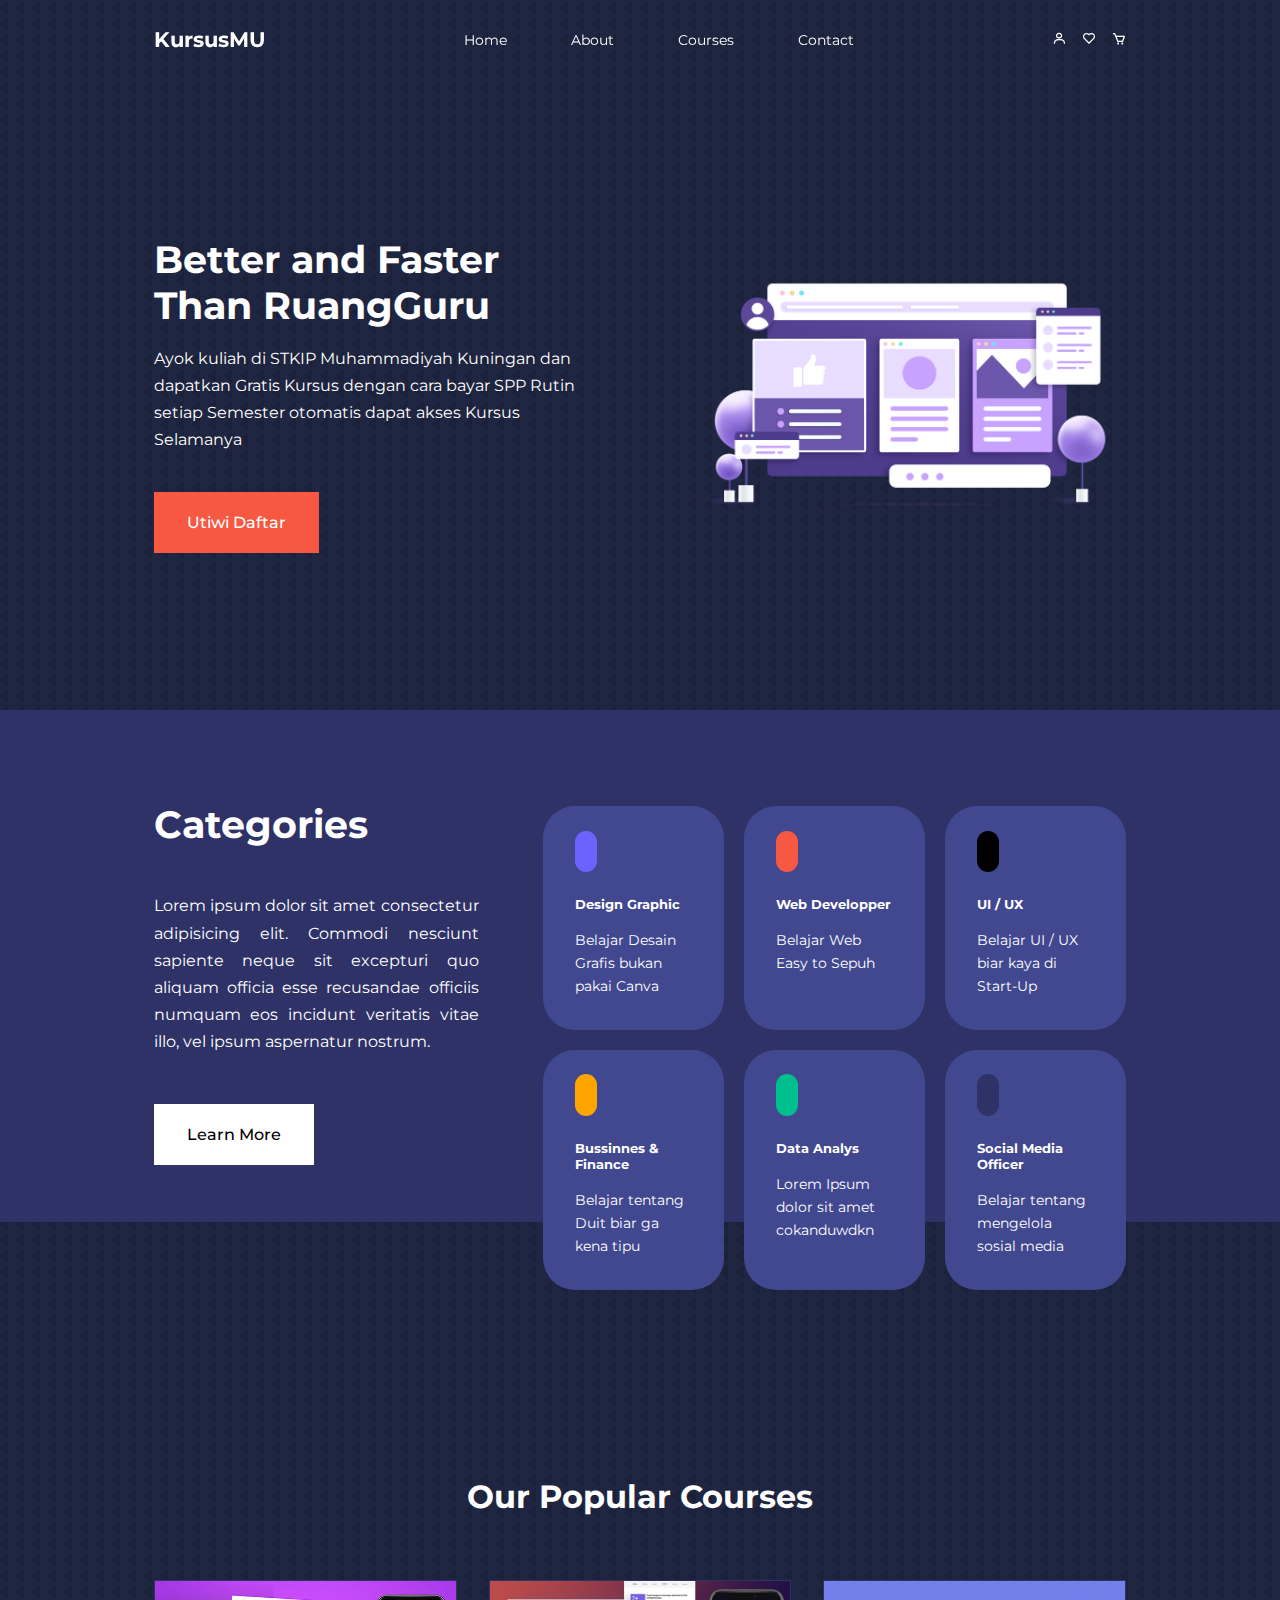
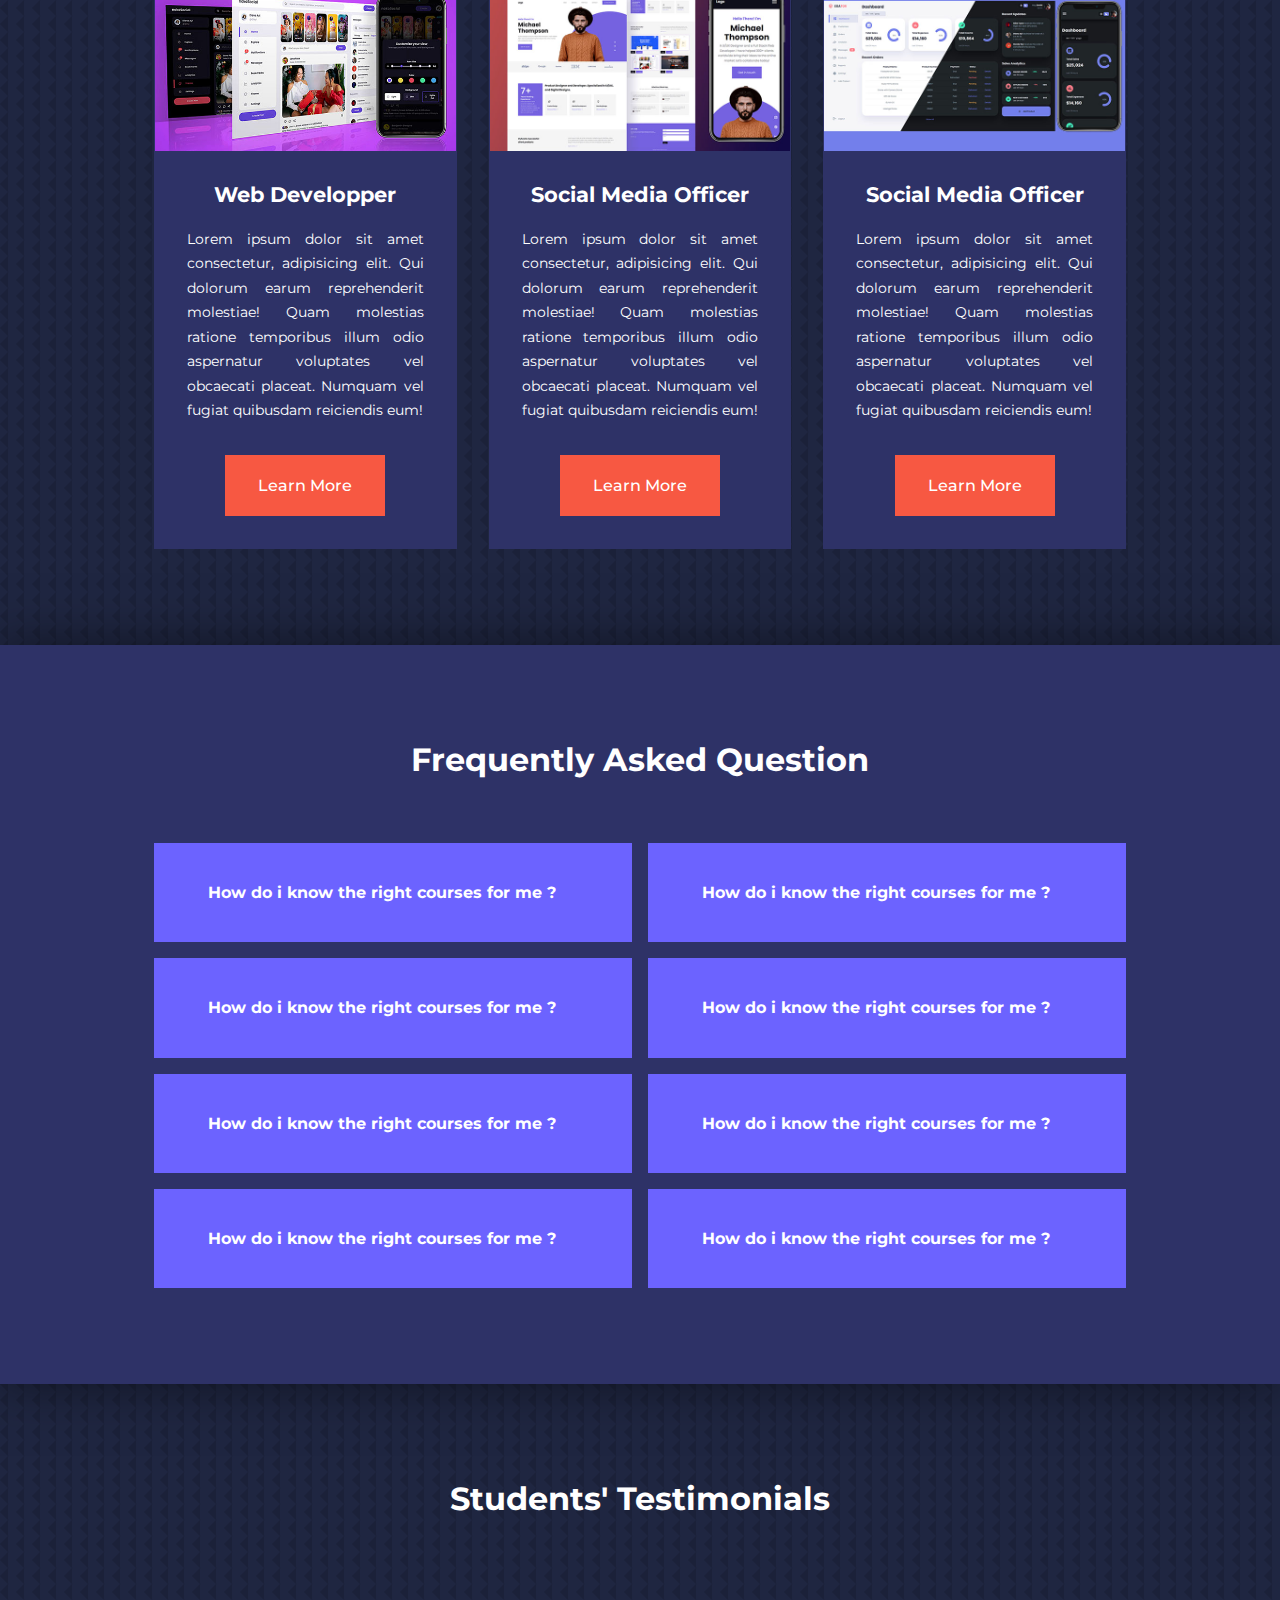
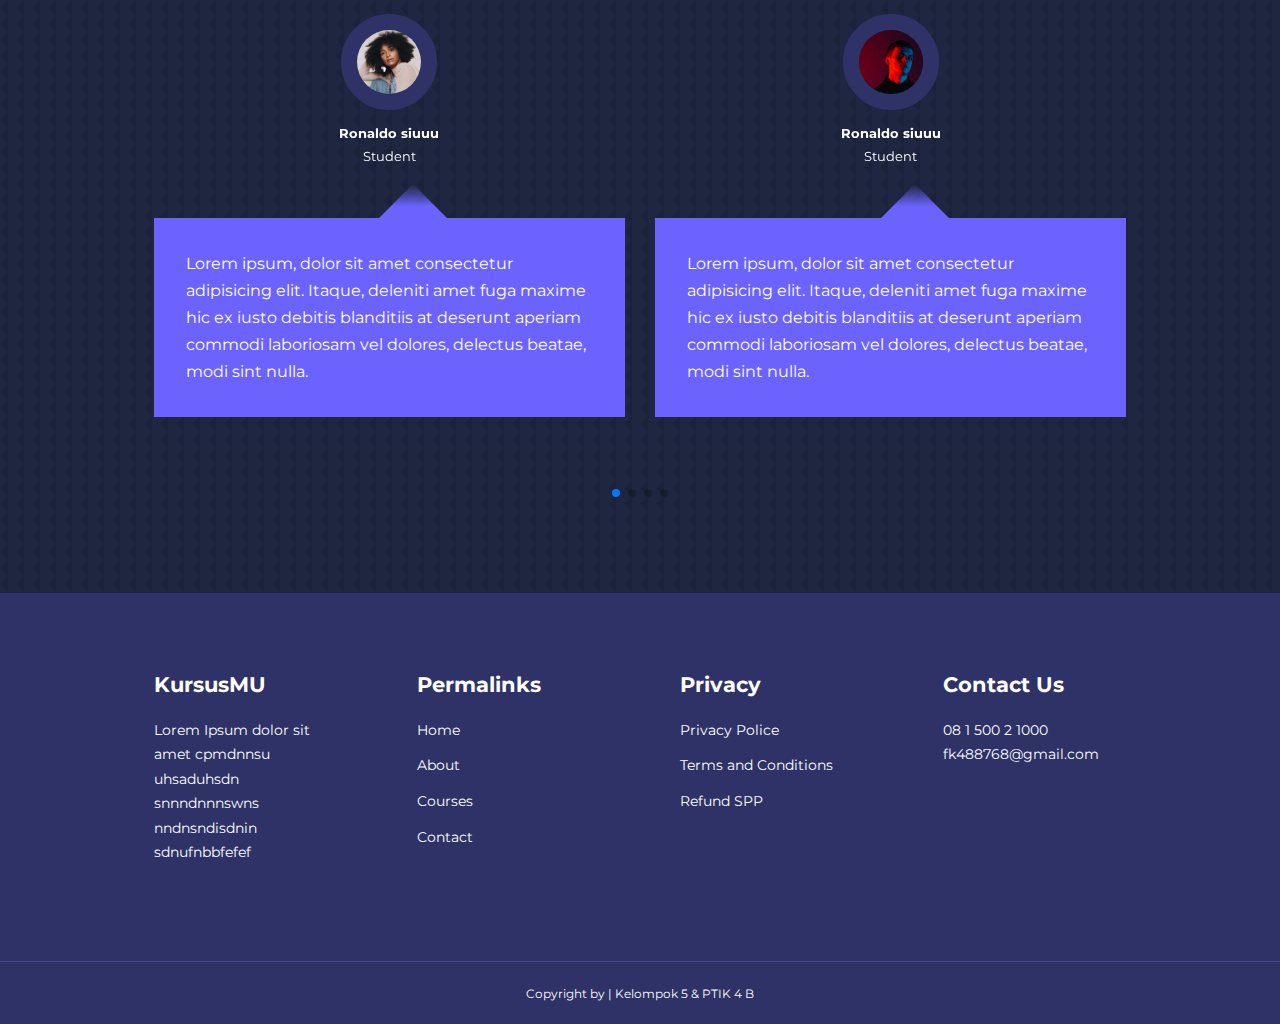
==== index.html @ 0d026c22 "first commit" ====
<!DOCTYPE html>
<html lang="en">
  <head>
    <meta charset="UTF-8" />
    <meta http-equiv="X-UA-Compatible" content="IE=edge" />
    <meta name="viewport" content="width=device-width, initial-scale=1.0" />
    <title>KursusMu | Platform Kuliah</title>

    <!-- Custom cdn Iconscout-->
    <link rel="stylesheet" href="https://unicons.iconscout.com/release/v2.1.6/css/unicons.css" />

    <link rel="stylesheet" href="https://unpkg.com/boxicons@latest/css/boxicons.min.css" />

    <!--Font Montserrat-->
    <link rel="preconnect" href="https://fonts.googleapis.com" />
    <link rel="preconnect" href="https://fonts.gstatic.com" crossorigin />
    <link href="https://fonts.googleapis.com/css2?family=Montserrat:wght@300;400;500;600;700;800;900&display=swap" rel="stylesheet" />

    <!--Swipper js-->
    <link rel="stylesheet" href="https://cdn.jsdelivr.net/npm/swiper@9/swiper-bundle.min.css" />

    <!-- Custom Css Link-->
    <link rel="stylesheet" href="./css/style.css" />

    <style>
      body {
        background-image: url(./img/bg-texture.png);
      }
    </style>
  </head>

  <body>
    <!-- Navbar -->
    <nav>
      <div class="container nav__container">
        <a href="index.html"><h4>KursusMU</h4></a>
        <ul class="nav__menu">
          <li><a href="index.html">Home</a></li>
          <li><a href="about.html">About</a></li>
          <li><a href="courses.html">Courses</a></li>
          <li><a href="contact.html">Contact</a></li>
        </ul>
        <div class="header-icons">
          <a href="login-signup.html"><i class="bx bx-user"></i></a>
          <a href="#"><i class="bx bx-heart"></i></a>
          <a href="#"><i class="bx bx-cart"></i></a>
        </div>
        <button id="open-menu-btn"><i class="uil uil-bars"></i></button>
        <button id="close-menu-btn"><i class="uil uil-multiply"></i></button>
      </div>
    </nav>
    <!--End Navbar-->

    <!--Header Hero-->
    <header>
      <div class="container header__container">
        <div class="header__left">
          <h1>Better and Faster Than RuangGuru</h1>
          <p>Ayok kuliah di STKIP Muhammadiyah Kuningan dan dapatkan Gratis Kursus dengan cara bayar SPP Rutin setiap Semester otomatis dapat akses Kursus Selamanya</p>
          <a href="login-signup.html" class="btn btn-primary">Utiwi Daftar</a>
        </div>

        <div class="header__right">
          <div class="header__right-image">
            <img src="./img/bgbb.png" />
          </div>
        </div>
      </div>
    </header>
    <!--End Header Hero-->

    <!--Section Categories-->
    <section class="categories">
      <div class="container categories__container">
        <div class="categories__left">
          <h1>Categories</h1>
          <p>
            Lorem ipsum dolor sit amet consectetur adipisicing elit. Commodi nesciunt sapiente neque sit excepturi quo aliquam officia esse recusandae officiis numquam eos incidunt veritatis vitae illo, vel ipsum
            aspernatur nostrum.
          </p>
          <a href="courses.html" class="btn">Learn More</a>
        </div>

        <div class="categories__right">
          <article class="category">
            <span class="category__icon">
              <i class="uil uil-palette"></i>
            </span>
            <h5>Design Graphic</h5>
            <p>Belajar Desain Grafis bukan pakai Canva</p>
          </article>

          <article class="category">
            <span class="category__icon">
              <i class="uil uil-code-branch"></i>
            </span>
            <h5>Web Developper</h5>
            <p>Belajar Web Easy to Sepuh</p>
          </article>

          <article class="category">
            <span class="category__icon">
              <i class="uil uil-adobe"></i>
            </span>
            <h5>UI / UX</h5>
            <p>Belajar UI / UX biar kaya di Start-Up</p>
          </article>

          <article class="category">
            <span class="category__icon">
              <i class="uil uil-usd-circle"></i>
            </span>
            <h5>Bussinnes & Finance</h5>
            <p>Belajar tentang Duit biar ga kena tipu</p>
          </article>

          <article class="category">
            <span class="category__icon">
              <i class="uil uil-folder-network"></i>
            </span>
            <h5>Data Analys</h5>
            <p>Lorem Ipsum dolor sit amet cokanduwdkn</p>
          </article>

          <article class="category">
            <span class="category__icon">
              <i class="uil uil-megaphone"></i>
            </span>
            <h5>Social Media Officer</h5>
            <p>Belajar tentang mengelola sosial media</p>
          </article>
        </div>
      </div>
    </section>
    <!--End Section Categories-->

    <!--Our Popular Categories-->
    <section class="courses">
      <h2>Our Popular Courses</h2>
      <div class="container courses__container">
        <article class="course">
          <div class="course__image">
            <img src="./img/course1.jpg" />
          </div>
          <div class="course__info">
            <h4>Web Developper</h4>
            <p>
              Lorem ipsum dolor sit amet consectetur, adipisicing elit. Qui dolorum earum reprehenderit molestiae! Quam molestias ratione temporibus illum odio aspernatur voluptates vel obcaecati placeat. Numquam vel
              fugiat quibusdam reiciendis eum!
            </p>
            <a href="courses.html" class="btn btn-primary">Learn More</a>
          </div>
        </article>

        <article class="course">
          <div class="course__image">
            <img src="./img/course2.jpg" />
          </div>
          <div class="course__info">
            <h4>Social Media Officer</h4>
            <p>
              Lorem ipsum dolor sit amet consectetur, adipisicing elit. Qui dolorum earum reprehenderit molestiae! Quam molestias ratione temporibus illum odio aspernatur voluptates vel obcaecati placeat. Numquam vel
              fugiat quibusdam reiciendis eum!
            </p>
            <a href="courses.html" class="btn btn-primary">Learn More</a>
          </div>
        </article>

        <article class="course">
          <div class="course__image">
            <img src="./img/course3.jpg" />
          </div>
          <div class="course__info">
            <h4>Social Media Officer</h4>
            <p>
              Lorem ipsum dolor sit amet consectetur, adipisicing elit. Qui dolorum earum reprehenderit molestiae! Quam molestias ratione temporibus illum odio aspernatur voluptates vel obcaecati placeat. Numquam vel
              fugiat quibusdam reiciendis eum!
            </p>
            <a href="courses.html" class="btn btn-primary">Learn More</a>
          </div>
        </article>
      </div>
    </section>
    <!--End Popular categories-->

    <!--Faqs-->
    <section class="faqs">
      <h2>Frequently Asked Question</h2>
      <div class="container faqs__container">
        <article class="faq">
          <div class="faq__icon"><i class="uil uil-plus"></i></div>
          <div class="question__answer">
            <h4>How do i know the right courses for me ?</h4>
            <p>Lorem, ipsum dolor sit amet consectetur adipisicing elit. Optio odit vero magni fugit praesentium fuga, qui maxime atque earum nostrum ipsam, amet animi, tempora sequi voluptatem modi illum sed in.</p>
          </div>
        </article>

        <article class="faq">
          <div class="faq__icon"><i class="uil uil-plus"></i></div>
          <div class="question__answer">
            <h4>How do i know the right courses for me ?</h4>
            <p>Lorem, ipsum dolor sit amet consectetur adipisicing elit. Optio odit vero magni fugit praesentium fuga, qui maxime atque earum nostrum ipsam, amet animi, tempora sequi voluptatem modi illum sed in.</p>
          </div>
        </article>

        <article class="faq">
          <div class="faq__icon"><i class="uil uil-plus"></i></div>
          <div class="question__answer">
            <h4>How do i know the right courses for me ?</h4>
            <p>Lorem, ipsum dolor sit amet consectetur adipisicing elit. Optio odit vero magni fugit praesentium fuga, qui maxime atque earum nostrum ipsam, amet animi, tempora sequi voluptatem modi illum sed in.</p>
          </div>
        </article>

        <article class="faq">
          <div class="faq__icon"><i class="uil uil-plus"></i></div>
          <div class="question__answer">
            <h4>How do i know the right courses for me ?</h4>
            <p>Lorem, ipsum dolor sit amet consectetur adipisicing elit. Optio odit vero magni fugit praesentium fuga, qui maxime atque earum nostrum ipsam, amet animi, tempora sequi voluptatem modi illum sed in.</p>
          </div>
        </article>

        <article class="faq">
          <div class="faq__icon"><i class="uil uil-plus"></i></div>
          <div class="question__answer">
            <h4>How do i know the right courses for me ?</h4>
            <p>Lorem, ipsum dolor sit amet consectetur adipisicing elit. Optio odit vero magni fugit praesentium fuga, qui maxime atque earum nostrum ipsam, amet animi, tempora sequi voluptatem modi illum sed in.</p>
          </div>
        </article>

        <article class="faq">
          <div class="faq__icon"><i class="uil uil-plus"></i></div>
          <div class="question__answer">
            <h4>How do i know the right courses for me ?</h4>
            <p>Lorem, ipsum dolor sit amet consectetur adipisicing elit. Optio odit vero magni fugit praesentium fuga, qui maxime atque earum nostrum ipsam, amet animi, tempora sequi voluptatem modi illum sed in.</p>
          </div>
        </article>

        <article class="faq">
          <div class="faq__icon"><i class="uil uil-plus"></i></div>
          <div class="question__answer">
            <h4>How do i know the right courses for me ?</h4>
            <p>Lorem, ipsum dolor sit amet consectetur adipisicing elit. Optio odit vero magni fugit praesentium fuga, qui maxime atque earum nostrum ipsam, amet animi, tempora sequi voluptatem modi illum sed in.</p>
          </div>
        </article>

        <article class="faq">
          <div class="faq__icon"><i class="uil uil-plus"></i></div>
          <div class="question__answer">
            <h4>How do i know the right courses for me ?</h4>
            <p>Lorem, ipsum dolor sit amet consectetur adipisicing elit. Optio odit vero magni fugit praesentium fuga, qui maxime atque earum nostrum ipsam, amet animi, tempora sequi voluptatem modi illum sed in.</p>
          </div>
        </article>
      </div>
    </section>
    <!-- End Faqs-->

    <!-- Testimonial-->
    <section class="container testimonials__container mySwiper">
      <h2>Students' Testimonials</h2>
      <div class="swiper-wrapper">
        <article class="testimonial swiper-slide">
          <div class="avatar">
            <img src="./img/avatar1.jpg" alt="orang1" />
          </div>
          <div class="testimonial__info">
            <h5>Ronaldo siuuu</h5>
            <small>Student</small>
          </div>
          <div class="testimonial__body">
            <p>
              Lorem ipsum, dolor sit amet consectetur adipisicing elit. Itaque, deleniti amet fuga maxime hic ex iusto debitis blanditiis at deserunt aperiam commodi laboriosam vel dolores, delectus beatae, modi sint
              nulla.
            </p>
          </div>
        </article>

        <article class="testimonial swiper-slide">
          <div class="avatar">
            <img src="./img/avatar2.jpg" alt="orang1" />
          </div>
          <div class="testimonial__info">
            <h5>Ronaldo siuuu</h5>
            <small>Student</small>
          </div>
          <div class="testimonial__body">
            <p>
              Lorem ipsum, dolor sit amet consectetur adipisicing elit. Itaque, deleniti amet fuga maxime hic ex iusto debitis blanditiis at deserunt aperiam commodi laboriosam vel dolores, delectus beatae, modi sint
              nulla.
            </p>
          </div>
        </article>

        <article class="testimonial swiper-slide">
          <div class="avatar">
            <img src="./img/avatar3.jpg" alt="orang1" />
          </div>
          <div class="testimonial__info">
            <h5>Ronaldo siuuu</h5>
            <small>Student</small>
          </div>
          <div class="testimonial__body">
            <p>
              Lorem ipsum, dolor sit amet consectetur adipisicing elit. Itaque, deleniti amet fuga maxime hic ex iusto debitis blanditiis at deserunt aperiam commodi laboriosam vel dolores, delectus beatae, modi sint
              nulla.
            </p>
          </div>
        </article>

        <article class="testimonial swiper-slide">
          <div class="avatar">
            <img src="./img/avatar4.jpg" alt="orang1" />
          </div>
          <div class="testimonial__info">
            <h5>Ronaldo siuuu</h5>
            <small>Student</small>
          </div>
          <div class="testimonial__body">
            <p>
              Lorem ipsum, dolor sit amet consectetur adipisicing elit. Itaque, deleniti amet fuga maxime hic ex iusto debitis blanditiis at deserunt aperiam commodi laboriosam vel dolores, delectus beatae, modi sint
              nulla.
            </p>
          </div>
        </article>

        <article class="testimonial swiper-slide">
          <div class="avatar">
            <img src="./img/avatar5.jpg" alt="orang1" />
          </div>
          <div class="testimonial__info">
            <h5>Ronaldo siuuu</h5>
            <small>Student</small>
          </div>
          <div class="testimonial__body">
            <p>
              Lorem ipsum, dolor sit amet consectetur adipisicing elit. Itaque, deleniti amet fuga maxime hic ex iusto debitis blanditiis at deserunt aperiam commodi laboriosam vel dolores, delectus beatae, modi sint
              nulla.
            </p>
          </div>
        </article>
      </div>
      <div class="swiper-pagination"></div>
    </section>
    <!-- End Testimonial-->

    <!--Video Kalo bisa-->
    <!--End Video-->

    <!--Footer-->
    <footer>
      <div class="container footer__container">
        <div class="footer__1">
          <a href="index.html" class="footer__logo"><h4>KursusMU</h4></a>
          <p>Lorem Ipsum dolor sit amet cpmdnnsu uhsaduhsdn snnndnnnswns nndnsndisdnin sdnufnbbfefef</p>
        </div>

        <div class="footer__2">
          <h4>Permalinks</h4>
          <ul class="permalinks">
            <li><a href="index.html">Home</a></li>
            <li><a href="about.html">About</a></li>
            <li><a href="courses.html">Courses</a></li>
            <li><a href="contact.html">Contact</a></li>
          </ul>
        </div>

        <div class="footer__3">
          <h4>Privacy</h4>
          <ul class="privacy">
            <li><a href="#">Privacy Police</a></li>
            <li><a href="#">Terms and Conditions</a></li>
            <li><a href="#">Refund SPP</a></li>
          </ul>
        </div>

        <div class="footer__4">
          <h4>Contact Us</h4>
          <div>
            <p>08 1 500 2 1000</p>
            <p>fk488768@gmail.com</p>
          </div>

          <ul class="footer__socials">
            <li>
              <a href="#"><i class="uil uil-facebook-f"></i></a>
            </li>

            <li>
              <a href="#"><i class="uil uil-instagram-alt"></i></a>
            </li>

            <li>
              <a href="#"><i class="uil uil-twitter"></i></a>
            </li>

            <li>
              <a href="#"><i class="uil uil-browser"></i></a>
            </li>
          </ul>
        </div>
      </div>
      <div class="footer__copyright"><i class="uil uil-copyright"></i><small>Copyright by | Kelompok 5 & PTIK 4 B</small></div>
    </footer>

    <!--End Footer-->

    <script src="https://cdn.jsdelivr.net/npm/swiper@9/swiper-bundle.min.js"></script>
    <script src="./js/main.js"></script>
    <script>
      var swiper = new Swiper(".mySwiper", {
        slidesPerView: 1,
        spaceBetween: 30,
        pagination: {
          el: ".swiper-pagination",
          clickable: true,
        },
        //when window width is >= 600px
        breakpoints: {
          600: {
            slidesPerView: 2,
          },
        },
      });
    </script>
  </body>
</html>
---- css/style.css ----
* {
  margin: 0;
  padding: 0;
  border: 0;
  outline: 0;
  text-decoration: none;
  list-style: none;
  box-sizing: border-box;
}

:root {
  --color-primary: #6c63ff;
  --color-success: #00bf8e;
  --color-warning: #f7c94b;
  --color-danger: #f75842;
  --color-danger-variant: rgba(247, 88, 66, 0.4);
  --color-white: #fff;
  --color-light: rgba(255, 255, 255, 0.7);
  --color-black: #000;
  --color-bg: #1f2641;
  --color-bg1: #2e3267;
  --color-bg2: #424890;

  --container-width-lg: 76%;
  --container-width-md: 90%;
  --container-width-sm: 94%;

  --transition: all 400ms ease;
}

body {
  font-family: "Montserrat", sans-serif;
  line-height: 1.7;
  color: var(--color-white);
  background: var(--color-bg);
}

.container {
  width: var(--container-width-lg);
  margin: 0 auto;
}

section {
  padding: 6rem 0;
}

section h2 {
  text-align: center;
  margin-bottom: 4rem;
}

h1,
h2,
h3,
h4,
h5 {
  line-height: 1.2;
}

h1 {
  font-size: 2.4rem;
}

h2 {
  font-size: 2rem;
}

h3 {
  font-size: 1.6rem;
}

h4 {
  font-size: 1.3rem;
}

a {
  color: var(--color-white);
}

img {
  width: 100%;
  display: block;
  object-fit: cover;
}

.btn {
  display: inline-block;
  background: var(--color-white);
  color: var(--color-black);
  padding: 1rem 2rem;
  border: 1px solid transparent;
  font-weight: 500;
  transition: var(--transition);
}

.btn:hover {
  background: transparent;
  color: var(--color-white);
  border-color: var(--color-white);
}

.btn-primary {
  background: var(--color-danger);
  color: var(--color-white);
}

/* ============== NAVBAR ============== */
nav {
  background: transparent;
  width: 100vw;
  height: 5rem;
  position: fixed;
  top: 0;
  z-index: 11;
}

/* change navbar scroll js*/
.window-scroll {
  background: var(--color-primary);
  box-shadow: 0 1rem 2rem rgba(0, 0, 0, 0.2);
}

.header-icons {
  display: flex;
  align-items: center;
  gap: 1rem;
}

.header-icons a {
  font-size: 0.9rem;
  transition: var(--transition);
}

.header-icons a:hover {
  color: var(--color-danger);
}

.nav__container {
  height: 100%;
  display: flex;
  justify-content: space-between;
  align-items: center;
}

nav button {
  display: none;
}

.nav__menu {
  display: flex;
  align-items: center;
  gap: 4rem;
}

.nav__menu a {
  font-size: 0.9rem;
  transition: var(--transition);
}

.nav__menu a:hover {
  color: var(--color-bg2);
}
/*============== End NAVBAR ============== */
/* ============== Header Hero ============== */
header {
  position: relative;
  top: 5rem;
  overflow: hidden;
  height: 70vh;
  margin-bottom: 5rem;
}

.header__container {
  display: grid;
  grid-template-columns: 1fr 1fr;
  align-items: center;
  gap: 5rem;
  height: 100%;
}

.header__left p {
  margin: 1rem 0 2.4rem;
}
/* ============== End Header Hero ============== */
/* ============== Categories ============== */
.categories {
  background: var(--color-bg1);
  height: 32rem;
  text-align: left;
}

.categories h1 {
  line-height: 1;
  margin-bottom: 3rem;
}

.categories__container {
  display: grid;
  grid-template-columns: 40% 60%;
}

.categories__left {
  margin-right: 4rem;
}

.categories__left p {
  margin: 1rem 0 3rem;
  text-align: justify;
}

.categories__right {
  display: grid;
  grid-template-columns: repeat(3, 1fr);
  gap: 1.2rem;
}

.category {
  background: var(--color-bg2);
  padding: 2rem;
  border-radius: 2rem;
  transition: var(--transition);
}

.category:hover {
  box-shadow: 0 0.8rem 0.8rem rgba(0, 0, 0, 0.3);
  z-index: 1;
}

.category:nth-child(2) .category__icon {
  background: var(--color-danger);
}

.category:nth-child(3) .category__icon {
  background: var(--color-black);
}

.category:nth-child(4) .category__icon {
  background-color: orange;
}

.category:nth-child(5) .category__icon {
  background: var(--color-success);
}

.category:nth-child(6) .category__icon {
  background: var(--color-bg1);
}

.category__icon {
  background: var(--color-primary);
  padding: 0.7rem;
  border-radius: 0.9rem;
}

.category h5 {
  margin: 2rem 0 1rem;
}

.category p {
  font-size: 0.85rem;
}
/* ============== End Categories ============== */
/* ============== Popular Course ============== */
.courses {
  margin-top: 10rem;
}

.courses__container {
  display: grid;
  grid-template-columns: repeat(3, 1fr);
  gap: 2rem;
}

.course {
  background: var(--color-bg1);
  text-align: center;
  border: 1px solid transparent;
  transition: var(--transition);
}

.course:hover {
  background: transparent;
  border-color: var(--color-primary);
}

.course__info {
  padding: 2rem;
}

.course__info p {
  margin: 1.2rem 0 2rem;
  font-size: 0.9rem;
  text-align: justify;
}
/* ============== End Popular Course ============== */
/* ============== Faqs ============== */
.faqs {
  background: var(--color-bg1);
  box-shadow: 0 0 3rem rgba(0, 0, 0, 0.5);
}

.faqs__container {
  display: grid;
  grid-template-columns: 1fr 1fr;
  gap: 1rem;
}

.faq {
  padding: 2rem;
  display: flex;
  align-items: center;
  gap: 1.4rem;
  height: fit-content;
  background: var(--color-primary);
  cursor: pointer;
}

.faq h4 {
  font-size: 1rem;
  line-height: 2.2;
}

.faq__icon {
  align-self: flex-start;
  font-size: 1.2rem;
}

.faq p {
  margin-top: 0.8rem;
  display: none;
}

.faq.open p {
  display: block;
}
/* ============== End Faqs ============== */
/* ============== Testi ============== */
.testimonials__container {
  overflow-x: hidden;
  position: relative;
  margin-bottom: 5rem;
}

.testimonial {
  padding-top: 2rem;
}

.avatar {
  width: 6rem;
  height: 6rem;
  border-radius: 50%;
  overflow: hidden;
  margin: 0 auto 1rem;
  border: 1rem solid var(--color-bg1);
}

.testimonial__info {
  text-align: center;
}

.testimonial__body {
  background: var(--color-primary);
  padding: 2rem;
  margin-top: 3rem;
  position: relative;
}

.testimonial__body::before {
  content: "";
  display: block;
  background: linear-gradient(135deg, transparent, var(--color-primary), var(--color-primary), var(--color-primary));
  width: 3rem;
  height: 3rem;
  position: absolute;
  left: 50%;
  top: -1.5rem;
  transform: rotate(45deg);
}
/* ============== End Testi ============== */
/* ============== Footer ============== */
footer {
  background: var(--color-bg1);
  padding-top: 5rem;
  font-size: 0.9rem;
}

.footer__container {
  display: grid;
  grid-template-columns: repeat(4, 1fr);
  gap: 5rem;
}

.footer__container > div h4 {
  margin-bottom: 1.2rem;
}

.footer__1 p {
  margin: 0 0 2rem;
}

footer ul li {
  margin-bottom: 0.7rem;
}

footer ul li a:hover {
  text-decoration: underline;
}

.footer__socials {
  display: flex;
  gap: 1rem;
  font-size: 1.2rem;
  margin-top: 2rem;
}

.footer__copyright {
  text-align: center;
  margin-top: 4rem;
  padding: 1.2rem 0;
  border-top: 1px solid var(--color-bg2);
}
/* ============== End Footer ============== */
/* ============== Media Que Tablet============== */
@media screen and (max-width: 1024px) {
  .container {
    width: var(--container-width-md);
  }

  h1 {
    font-size: 2.2rem;
  }
  h2 {
    font-size: 1.7rem;
  }
  h3 {
    font-size: 1.4rem;
  }
  h4 {
    font-size: 1.2rem;
  }

  /* ============== Navbar ============== */
  nav button {
    display: inline-block;
    background: transparent;
    font-size: 1.8rem;
    color: var(--color-white);
    cursor: pointer;
  }
  nav button#close-menu-btn {
    display: none;
  }

  .nav__menu {
    position: fixed;
    top: 5rem;
    right: 5%;
    height: fit-content;
    width: 18rem;
    flex-direction: column;
    gap: 0;
    display: none;
  }

  .nav__menu li {
    width: 100%;
    height: 5.8rem;
    animation: animateNavItems 400ms linear forwards;
    transform-origin: top right;
    opacity: 0;
  }

  .nav__menu li:nth-child(2) {
    animation-delay: 200ms;
  }

  .nav__menu li:nth-child(3) {
    animation-delay: 400ms;
  }

  .nav__menu li:nth-child(4) {
    animation-delay: 600ms;
  }

  @keyframes animateNavItems {
    0% {
      transform: rotateZ(-90deg) rotateX(90deg) scale(0.1);
    }
    100% {
      transform: rotateZ(0) rotateX(0) scale(1);
      opacity: 1;
    }
  }

  .nav__menu li a {
    background: var(--color-primary);
    box-shadow: -4rem 6rem 10rem rgba(0, 0, 0, 0.6);
    width: 100%;
    height: 100%;
    display: grid;
    place-items: center;
  }

  .nav__menu li a:hover {
    background: var(--color-bg2);
    color: var(--color-white);
  }

  /* ============== Header ============== */
  header {
    height: 52vh;
    margin-bottom: 4rem;
  }

  .header__container {
    gap: 0;
    padding-bottom: 3rem;
  }

  /* ============== Categories ============== */
  .categories {
    height: auto;
  }

  .categories__container {
    grid-template-columns: 1fr;
    gap: 3rem;
  }

  .categories__left {
    margin-right: 0;
  }

  /* ============== Popular courses ============== */
  .courses {
    margin-top: 0;
  }

  .courses__container {
    grid-template-columns: 1fr 1fr;
  }

  /* ============== Faqs============== */
  .faqs__container {
    grid-template-columns: 1fr;
  }
  .faq {
    padding: 1.5rem;
  }

  /* ============== Testi footer ============== */
  .footer__container {
    grid-template-columns: 1fr 1fr;
  }
}
/* ============== End Media Que Tablet============== */

/* ============== Phone media Que ============== */
@media screen and (max-width: 600px) {
  .container {
    width: var(--container-width-sm);
  }

  /* ============== Navbar ============== */
  .nav__menu {
    right: 3%;
  }

  header {
    height: 100vh;
  }

  .header__container {
    grid-template-columns: 1fr;
    text-align: center;
    margin-top: 0;
  }

  .header__left p {
    margin-bottom: 1.3rem;
  }

  .categories__right {
    grid-template-columns: 1fr 1fr;
    gap: 0.7rem;
  }

  .category {
    padding: 1rem;
    border-radius: 1rem;
  }

  .category__icon {
    margin-top: 4px;
    display: inline-block;
  }

  .courses__container {
    grid-template-columns: 1fr;
  }

  .testimonial__body {
    padding: 1.2rem;
  }

  .footer__container {
    grid-template-columns: 1fr;
    text-align: center;
    gap: 2rem;
  }

  .footer__1 p {
    margin: 1rem auto;
  }

  .footer__socials {
    justify-content: center;
  }
}

/* ============== End phone media Que============== */
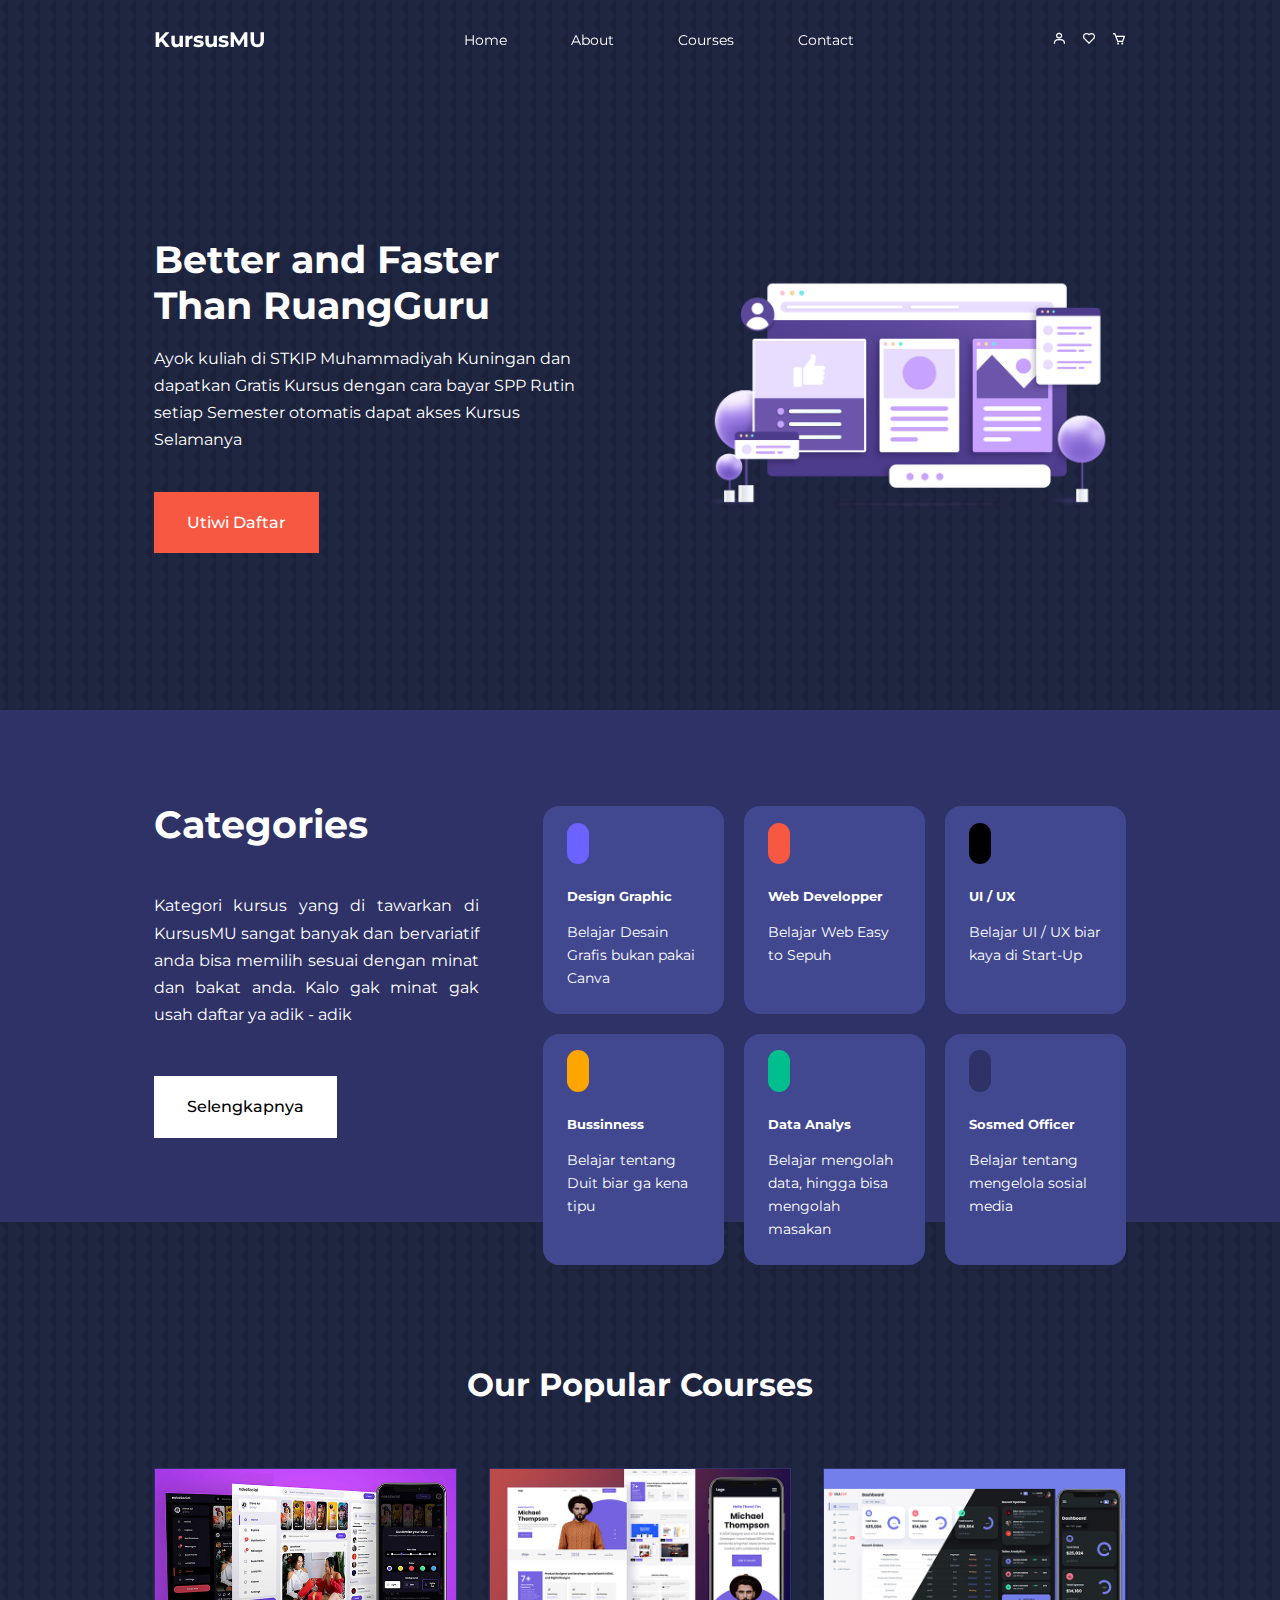
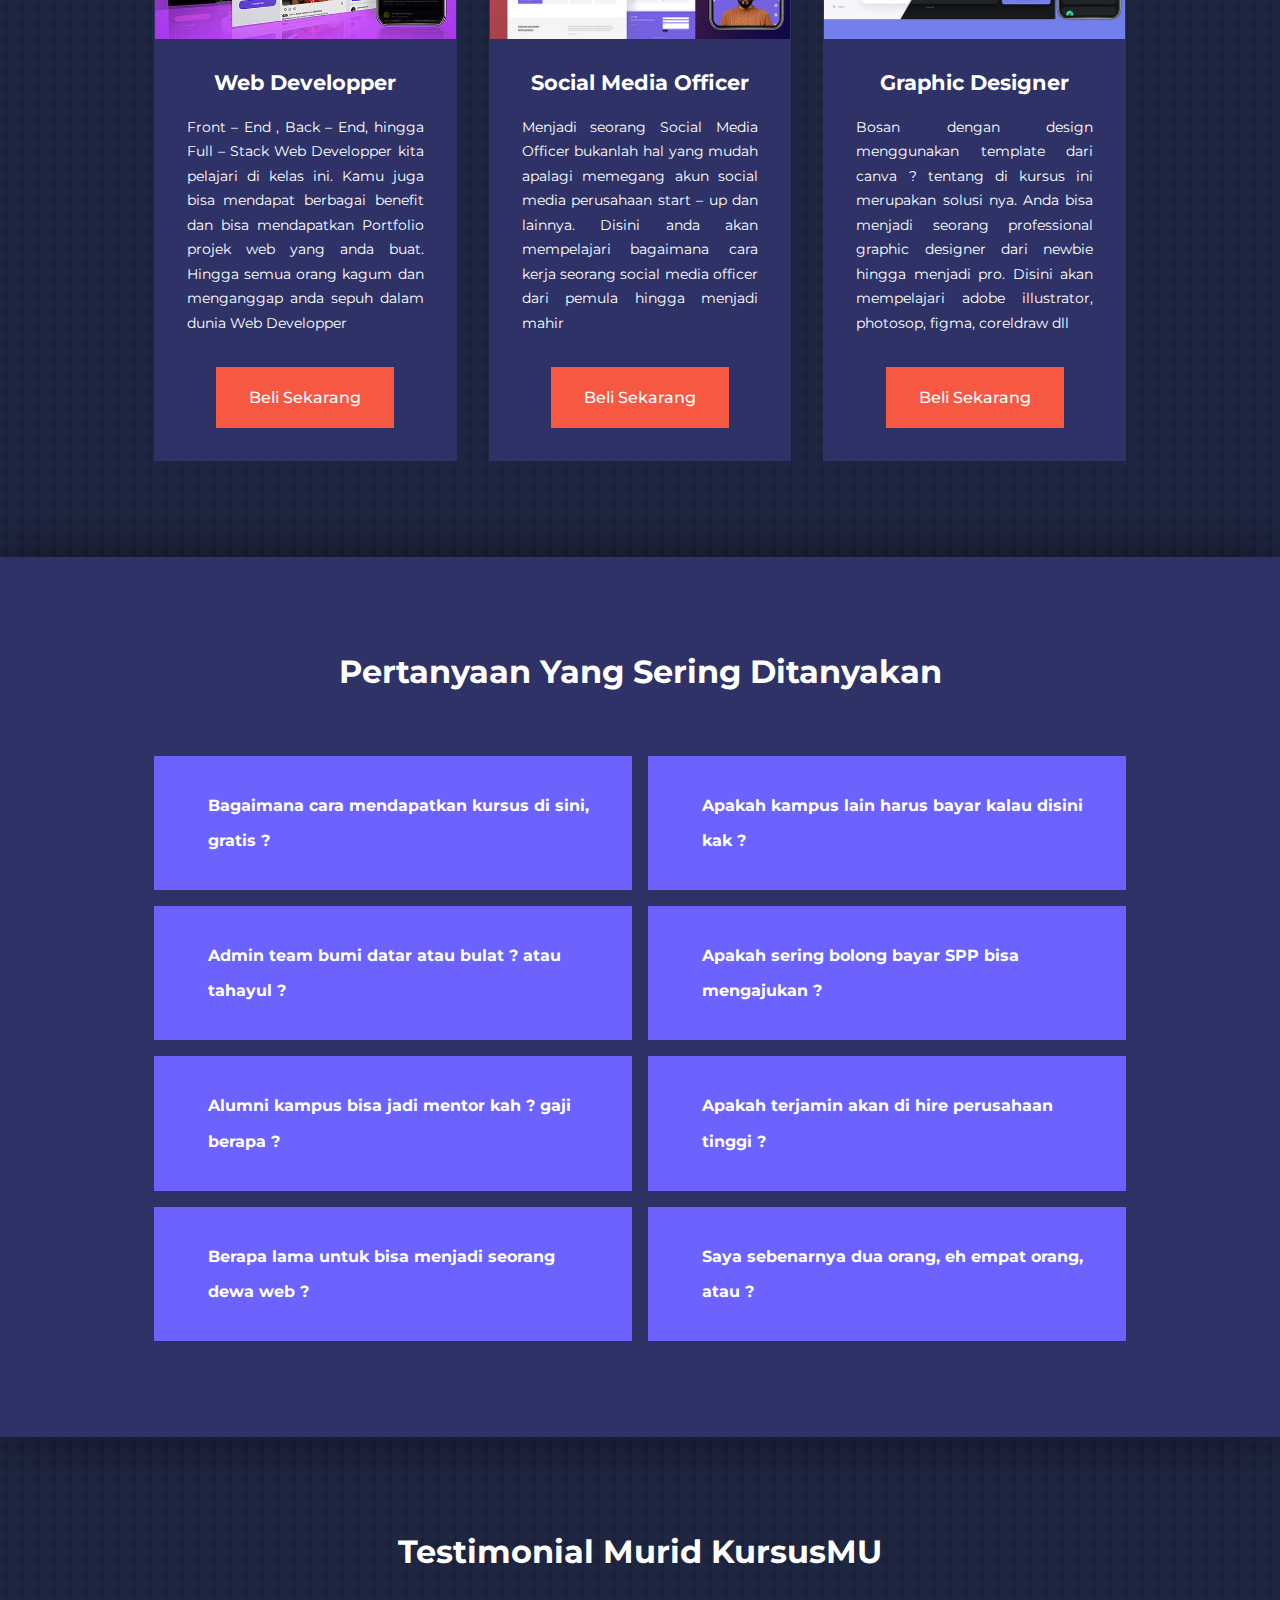
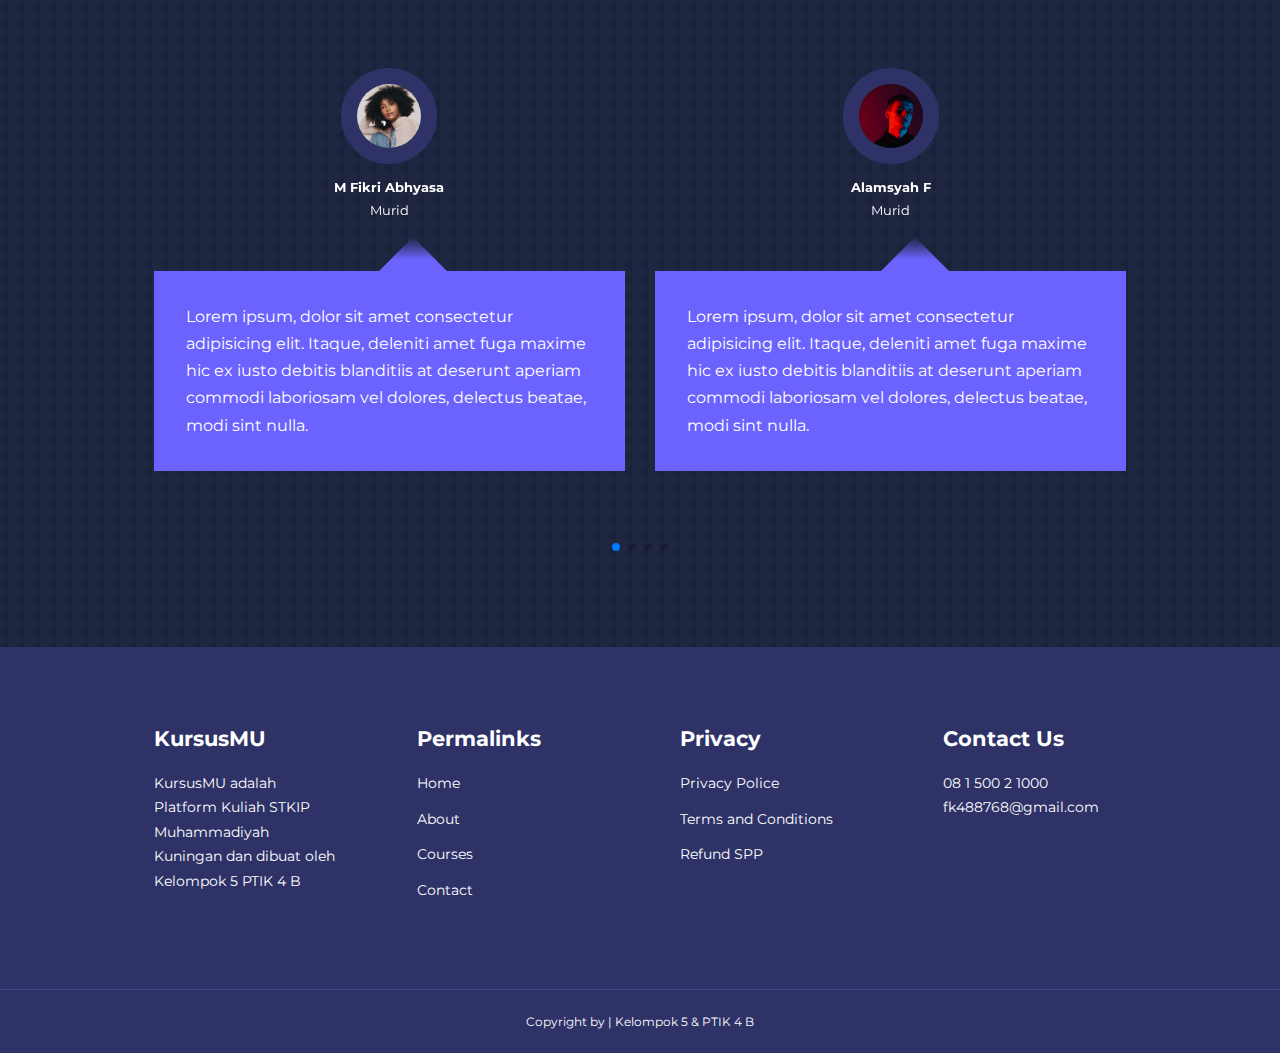
==== commit e83cef1d: "saya anime" ====
--- a/index.html
+++ b/index.html
@@ -44,9 +44,9 @@
           <a href="login-signup.html"><i class="bx bx-user"></i></a>
           <a href="#"><i class="bx bx-heart"></i></a>
           <a href="#"><i class="bx bx-cart"></i></a>
-        </div>
-        <button id="open-menu-btn"><i class="uil uil-bars"></i></button>
-        <button id="close-menu-btn"><i class="uil uil-multiply"></i></button>
+          <button id="open-menu-btn"><i class="uil uil-bars"></i></button>
+          <button id="close-menu-btn"><i class="uil uil-multiply"></i></button>
+        </div>
       </div>
     </nav>
     <!--End Navbar-->
@@ -74,11 +74,8 @@
       <div class="container categories__container">
         <div class="categories__left">
           <h1>Categories</h1>
-          <p>
-            Lorem ipsum dolor sit amet consectetur adipisicing elit. Commodi nesciunt sapiente neque sit excepturi quo aliquam officia esse recusandae officiis numquam eos incidunt veritatis vitae illo, vel ipsum
-            aspernatur nostrum.
-          </p>
-          <a href="courses.html" class="btn">Learn More</a>
+          <p>Kategori kursus yang di tawarkan di KursusMU sangat banyak dan bervariatif anda bisa memilih sesuai dengan minat dan bakat anda. Kalo gak minat gak usah daftar ya adik - adik</p>
+          <a href="courses.html" class="btn">Selengkapnya</a>
         </div>
 
         <div class="categories__right">
@@ -110,7 +107,7 @@
             <span class="category__icon">
               <i class="uil uil-usd-circle"></i>
             </span>
-            <h5>Bussinnes & Finance</h5>
+            <h5>Bussinness</h5>
             <p>Belajar tentang Duit biar ga kena tipu</p>
           </article>
 
@@ -119,14 +116,14 @@
               <i class="uil uil-folder-network"></i>
             </span>
             <h5>Data Analys</h5>
-            <p>Lorem Ipsum dolor sit amet cokanduwdkn</p>
+            <p>Belajar mengolah data, hingga bisa mengolah masakan</p>
           </article>
 
           <article class="category">
             <span class="category__icon">
               <i class="uil uil-megaphone"></i>
             </span>
-            <h5>Social Media Officer</h5>
+            <h5>Sosmed Officer</h5>
             <p>Belajar tentang mengelola sosial media</p>
           </article>
         </div>
@@ -145,10 +142,10 @@
           <div class="course__info">
             <h4>Web Developper</h4>
             <p>
-              Lorem ipsum dolor sit amet consectetur, adipisicing elit. Qui dolorum earum reprehenderit molestiae! Quam molestias ratione temporibus illum odio aspernatur voluptates vel obcaecati placeat. Numquam vel
-              fugiat quibusdam reiciendis eum!
-            </p>
-            <a href="courses.html" class="btn btn-primary">Learn More</a>
+              Front – End , Back – End, hingga Full – Stack Web Developper kita pelajari di kelas ini. Kamu juga bisa mendapat berbagai benefit dan bisa mendapatkan Portfolio projek web yang anda buat. Hingga semua orang
+              kagum dan menganggap anda sepuh dalam dunia Web Developper
+            </p>
+            <a href="courses.html" class="btn btn-primary">Beli Sekarang</a>
           </div>
         </article>
 
@@ -159,10 +156,10 @@
           <div class="course__info">
             <h4>Social Media Officer</h4>
             <p>
-              Lorem ipsum dolor sit amet consectetur, adipisicing elit. Qui dolorum earum reprehenderit molestiae! Quam molestias ratione temporibus illum odio aspernatur voluptates vel obcaecati placeat. Numquam vel
-              fugiat quibusdam reiciendis eum!
-            </p>
-            <a href="courses.html" class="btn btn-primary">Learn More</a>
+              Menjadi seorang Social Media Officer bukanlah hal yang mudah apalagi memegang akun social media perusahaan start – up dan lainnya. Disini anda akan mempelajari bagaimana cara kerja seorang social media
+              officer dari pemula hingga menjadi mahir
+            </p>
+            <a href="courses.html" class="btn btn-primary">Beli Sekarang</a>
           </div>
         </article>
 
@@ -171,12 +168,12 @@
             <img src="./img/course3.jpg" />
           </div>
           <div class="course__info">
-            <h4>Social Media Officer</h4>
-            <p>
-              Lorem ipsum dolor sit amet consectetur, adipisicing elit. Qui dolorum earum reprehenderit molestiae! Quam molestias ratione temporibus illum odio aspernatur voluptates vel obcaecati placeat. Numquam vel
-              fugiat quibusdam reiciendis eum!
-            </p>
-            <a href="courses.html" class="btn btn-primary">Learn More</a>
+            <h4>Graphic Designer</h4>
+            <p>
+              Bosan dengan design menggunakan template dari canva ? tentang di kursus ini merupakan solusi nya. Anda bisa menjadi seorang professional graphic designer dari newbie hingga menjadi pro. Disini akan
+              mempelajari adobe illustrator, photosop, figma, coreldraw dll
+            </p>
+            <a href="courses.html" class="btn btn-primary">Beli Sekarang</a>
           </div>
         </article>
       </div>
@@ -185,68 +182,68 @@
 
     <!--Faqs-->
     <section class="faqs">
-      <h2>Frequently Asked Question</h2>
+      <h2>Pertanyaan Yang Sering Ditanyakan</h2>
       <div class="container faqs__container">
         <article class="faq">
           <div class="faq__icon"><i class="uil uil-plus"></i></div>
           <div class="question__answer">
-            <h4>How do i know the right courses for me ?</h4>
-            <p>Lorem, ipsum dolor sit amet consectetur adipisicing elit. Optio odit vero magni fugit praesentium fuga, qui maxime atque earum nostrum ipsam, amet animi, tempora sequi voluptatem modi illum sed in.</p>
-          </div>
-        </article>
-
-        <article class="faq">
-          <div class="faq__icon"><i class="uil uil-plus"></i></div>
-          <div class="question__answer">
-            <h4>How do i know the right courses for me ?</h4>
-            <p>Lorem, ipsum dolor sit amet consectetur adipisicing elit. Optio odit vero magni fugit praesentium fuga, qui maxime atque earum nostrum ipsam, amet animi, tempora sequi voluptatem modi illum sed in.</p>
-          </div>
-        </article>
-
-        <article class="faq">
-          <div class="faq__icon"><i class="uil uil-plus"></i></div>
-          <div class="question__answer">
-            <h4>How do i know the right courses for me ?</h4>
-            <p>Lorem, ipsum dolor sit amet consectetur adipisicing elit. Optio odit vero magni fugit praesentium fuga, qui maxime atque earum nostrum ipsam, amet animi, tempora sequi voluptatem modi illum sed in.</p>
-          </div>
-        </article>
-
-        <article class="faq">
-          <div class="faq__icon"><i class="uil uil-plus"></i></div>
-          <div class="question__answer">
-            <h4>How do i know the right courses for me ?</h4>
-            <p>Lorem, ipsum dolor sit amet consectetur adipisicing elit. Optio odit vero magni fugit praesentium fuga, qui maxime atque earum nostrum ipsam, amet animi, tempora sequi voluptatem modi illum sed in.</p>
-          </div>
-        </article>
-
-        <article class="faq">
-          <div class="faq__icon"><i class="uil uil-plus"></i></div>
-          <div class="question__answer">
-            <h4>How do i know the right courses for me ?</h4>
-            <p>Lorem, ipsum dolor sit amet consectetur adipisicing elit. Optio odit vero magni fugit praesentium fuga, qui maxime atque earum nostrum ipsam, amet animi, tempora sequi voluptatem modi illum sed in.</p>
-          </div>
-        </article>
-
-        <article class="faq">
-          <div class="faq__icon"><i class="uil uil-plus"></i></div>
-          <div class="question__answer">
-            <h4>How do i know the right courses for me ?</h4>
-            <p>Lorem, ipsum dolor sit amet consectetur adipisicing elit. Optio odit vero magni fugit praesentium fuga, qui maxime atque earum nostrum ipsam, amet animi, tempora sequi voluptatem modi illum sed in.</p>
-          </div>
-        </article>
-
-        <article class="faq">
-          <div class="faq__icon"><i class="uil uil-plus"></i></div>
-          <div class="question__answer">
-            <h4>How do i know the right courses for me ?</h4>
-            <p>Lorem, ipsum dolor sit amet consectetur adipisicing elit. Optio odit vero magni fugit praesentium fuga, qui maxime atque earum nostrum ipsam, amet animi, tempora sequi voluptatem modi illum sed in.</p>
-          </div>
-        </article>
-
-        <article class="faq">
-          <div class="faq__icon"><i class="uil uil-plus"></i></div>
-          <div class="question__answer">
-            <h4>How do i know the right courses for me ?</h4>
+            <h4>Bagaimana cara mendapatkan kursus di sini, gratis ?</h4>
+            <p>Lorem, ipsum dolor sit amet consectetur adipisicing elit. Optio odit vero magni fugit praesentium fuga, qui maxime atque earum nostrum ipsam, amet animi, tempora sequi voluptatem modi illum sed in.</p>
+          </div>
+        </article>
+
+        <article class="faq">
+          <div class="faq__icon"><i class="uil uil-plus"></i></div>
+          <div class="question__answer">
+            <h4>Apakah kampus lain harus bayar kalau disini kak ?</h4>
+            <p>Lorem, ipsum dolor sit amet consectetur adipisicing elit. Optio odit vero magni fugit praesentium fuga, qui maxime atque earum nostrum ipsam, amet animi, tempora sequi voluptatem modi illum sed in.</p>
+          </div>
+        </article>
+
+        <article class="faq">
+          <div class="faq__icon"><i class="uil uil-plus"></i></div>
+          <div class="question__answer">
+            <h4>Admin team bumi datar atau bulat ? atau tahayul ?</h4>
+            <p>Lorem, ipsum dolor sit amet consectetur adipisicing elit. Optio odit vero magni fugit praesentium fuga, qui maxime atque earum nostrum ipsam, amet animi, tempora sequi voluptatem modi illum sed in.</p>
+          </div>
+        </article>
+
+        <article class="faq">
+          <div class="faq__icon"><i class="uil uil-plus"></i></div>
+          <div class="question__answer">
+            <h4>Apakah sering bolong bayar SPP bisa mengajukan ?</h4>
+            <p>Lorem, ipsum dolor sit amet consectetur adipisicing elit. Optio odit vero magni fugit praesentium fuga, qui maxime atque earum nostrum ipsam, amet animi, tempora sequi voluptatem modi illum sed in.</p>
+          </div>
+        </article>
+
+        <article class="faq">
+          <div class="faq__icon"><i class="uil uil-plus"></i></div>
+          <div class="question__answer">
+            <h4>Alumni kampus bisa jadi mentor kah ? gaji berapa ?</h4>
+            <p>Lorem, ipsum dolor sit amet consectetur adipisicing elit. Optio odit vero magni fugit praesentium fuga, qui maxime atque earum nostrum ipsam, amet animi, tempora sequi voluptatem modi illum sed in.</p>
+          </div>
+        </article>
+
+        <article class="faq">
+          <div class="faq__icon"><i class="uil uil-plus"></i></div>
+          <div class="question__answer">
+            <h4>Apakah terjamin akan di hire perusahaan tinggi ?</h4>
+            <p>Lorem, ipsum dolor sit amet consectetur adipisicing elit. Optio odit vero magni fugit praesentium fuga, qui maxime atque earum nostrum ipsam, amet animi, tempora sequi voluptatem modi illum sed in.</p>
+          </div>
+        </article>
+
+        <article class="faq">
+          <div class="faq__icon"><i class="uil uil-plus"></i></div>
+          <div class="question__answer">
+            <h4>Berapa lama untuk bisa menjadi seorang dewa web ?</h4>
+            <p>Lorem, ipsum dolor sit amet consectetur adipisicing elit. Optio odit vero magni fugit praesentium fuga, qui maxime atque earum nostrum ipsam, amet animi, tempora sequi voluptatem modi illum sed in.</p>
+          </div>
+        </article>
+
+        <article class="faq">
+          <div class="faq__icon"><i class="uil uil-plus"></i></div>
+          <div class="question__answer">
+            <h4>Saya sebenarnya dua orang, eh empat orang, atau ?</h4>
             <p>Lorem, ipsum dolor sit amet consectetur adipisicing elit. Optio odit vero magni fugit praesentium fuga, qui maxime atque earum nostrum ipsam, amet animi, tempora sequi voluptatem modi illum sed in.</p>
           </div>
         </article>
@@ -256,15 +253,15 @@
 
     <!-- Testimonial-->
     <section class="container testimonials__container mySwiper">
-      <h2>Students' Testimonials</h2>
+      <h2>Testimonial Murid KursusMU</h2>
       <div class="swiper-wrapper">
         <article class="testimonial swiper-slide">
           <div class="avatar">
             <img src="./img/avatar1.jpg" alt="orang1" />
           </div>
           <div class="testimonial__info">
-            <h5>Ronaldo siuuu</h5>
-            <small>Student</small>
+            <h5>M Fikri Abhyasa</h5>
+            <small>Murid</small>
           </div>
           <div class="testimonial__body">
             <p>
@@ -279,8 +276,8 @@
             <img src="./img/avatar2.jpg" alt="orang1" />
           </div>
           <div class="testimonial__info">
-            <h5>Ronaldo siuuu</h5>
-            <small>Student</small>
+            <h5>Alamsyah F</h5>
+            <small>Murid</small>
           </div>
           <div class="testimonial__body">
             <p>
@@ -295,8 +292,8 @@
             <img src="./img/avatar3.jpg" alt="orang1" />
           </div>
           <div class="testimonial__info">
-            <h5>Ronaldo siuuu</h5>
-            <small>Student</small>
+            <h5>Aldy Maulana Bukan Taher</h5>
+            <small>Murid</small>
           </div>
           <div class="testimonial__body">
             <p>
@@ -311,8 +308,8 @@
             <img src="./img/avatar4.jpg" alt="orang1" />
           </div>
           <div class="testimonial__info">
-            <h5>Ronaldo siuuu</h5>
-            <small>Student</small>
+            <h5>Angeli Intan DW</h5>
+            <small>Murid</small>
           </div>
           <div class="testimonial__body">
             <p>
@@ -327,8 +324,8 @@
             <img src="./img/avatar5.jpg" alt="orang1" />
           </div>
           <div class="testimonial__info">
-            <h5>Ronaldo siuuu</h5>
-            <small>Student</small>
+            <h5>Bapak Saya</h5>
+            <small>Murid</small>
           </div>
           <div class="testimonial__body">
             <p>
@@ -350,7 +347,7 @@
       <div class="container footer__container">
         <div class="footer__1">
           <a href="index.html" class="footer__logo"><h4>KursusMU</h4></a>
-          <p>Lorem Ipsum dolor sit amet cpmdnnsu uhsaduhsdn snnndnnnswns nndnsndisdnin sdnufnbbfefef</p>
+          <p>KursusMU adalah Platform Kuliah STKIP Muhammadiyah Kuningan dan dibuat oleh Kelompok 5 PTIK 4 B</p>
         </div>
 
         <div class="footer__2">
--- a/css/style.css
+++ b/css/style.css
@@ -216,8 +216,8 @@
 
 .category {
   background: var(--color-bg2);
-  padding: 2rem;
-  border-radius: 2rem;
+  padding: 1.5rem;
+  border-radius: 1rem;
   transition: var(--transition);
 }
 
@@ -262,7 +262,7 @@
 /* ============== End Categories ============== */
 /* ============== Popular Course ============== */
 .courses {
-  margin-top: 10rem;
+  margin-top: 3rem;
 }
 
 .courses__container {
@@ -491,10 +491,13 @@
       opacity: 1;
     }
   }
+  .header-icons a i {
+    display: flex;
+    font-size: 1.1rem;
+  }
 
   .nav__menu li a {
     background: var(--color-primary);
-    box-shadow: -4rem 6rem 10rem rgba(0, 0, 0, 0.6);
     width: 100%;
     height: 100%;
     display: grid;
